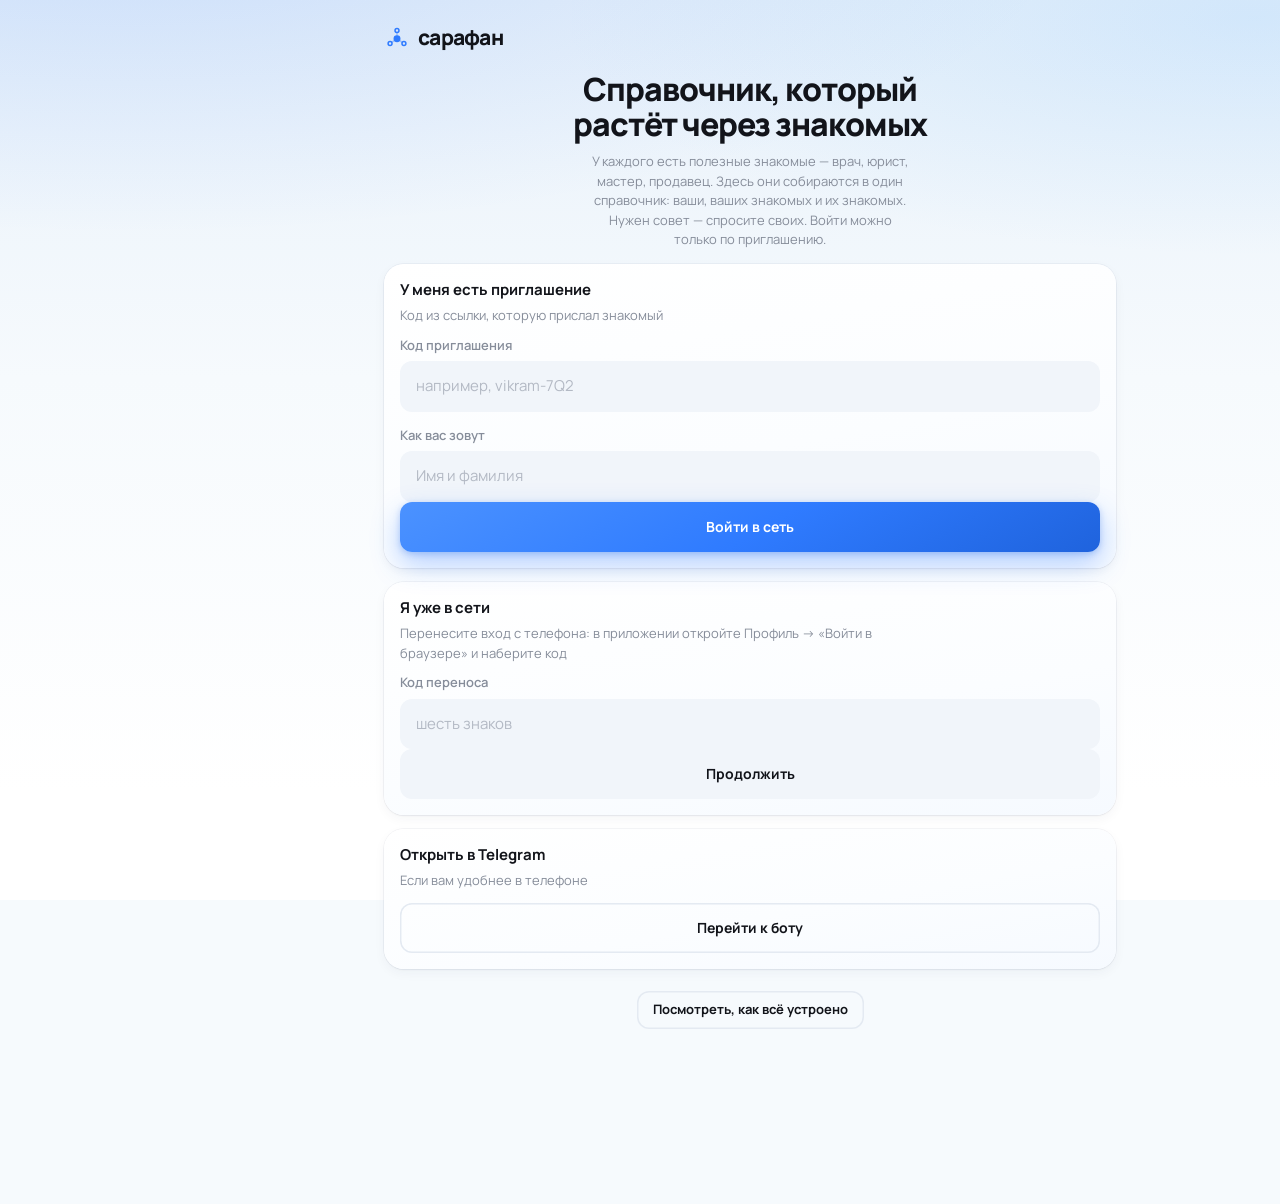
==== index.html @ 074a10df "Версия 202609282307" ====
﻿<!doctype html>
<html lang="ru">
<head>
  <meta charset="utf-8">
  <meta name="viewport" content="width=device-width, initial-scale=1, maximum-scale=1, viewport-fit=cover">
  <title>Сарафан</title>
  <meta name="color-scheme" content="light">
  <meta name="theme-color" content="#ffffff">
  <link rel="preconnect" href="https://fonts.googleapis.com">
  <link rel="preconnect" href="https://fonts.gstatic.com" crossorigin>
  <link href="https://fonts.googleapis.com/css2?family=Manrope:wght@400;500;600;700;800&display=swap" rel="stylesheet">
  <link rel="icon" href="brand/favicon.ico" sizes="any">
  <link rel="icon" type="image/png" sizes="32x32" href="brand/icon-32.png">
  <link rel="icon" type="image/png" sizes="192x192" href="brand/icon-192.png">
  <link rel="apple-touch-icon" sizes="180x180" href="brand/icon-180.png">
  <link rel="manifest" href="manifest.webmanifest">
  <meta property="og:type" content="website">
  <meta property="og:title" content="Сарафан">
  <meta property="og:description" content="Люди, за которых ручаются знакомые. Закрытая сеть рекомендаций.">
  <meta property="og:image" content="https://mexxuz.github.io/sarafan/brand/og.png">
  <meta name="twitter:card" content="summary_large_image">
  <link rel="stylesheet" href="css/app.css?v=202609282307">
  <script src="https://telegram.org/js/telegram-web-app.js"></script>
</head>
<body>
  <div id="app"></div>
  <nav id="nav" class="nav" hidden></nav>
  <div id="actions" class="actions" hidden></div>
  <div id="sheet" class="sheet" hidden></div>
  <div id="toast" class="toast" role="status" aria-live="polite"></div>
  <script src="js/server.js?v=202609282307"></script>
  <script src="js/api.js?v=202609282307"></script>
  <script src="js/data.js?v=202609282307"></script>
  <script src="js/graph.js?v=202609282307"></script>
  <script src="js/cloud.js?v=202609282307"></script>
  <script src="js/app.js?v=202609282307"></script>
</body>
</html>
---- css/app.css ----
﻿/* Сарафан — дизайн-система по слоям.
   Порядок важен: каждый следующий слой опирается на предыдущий.
   1 Основа (значения + сброс) → 2 Атомы → 3 Молекулы → 4 Организмы → 5 Шаблоны */
@import url('tokens.css?v=202609282307');
@import url('atoms.css?v=202609282307');
@import url('molecules.css?v=202609282307');
@import url('organisms.css?v=202609282307');
@import url('templates.css?v=202609282307');
@import url('tour.css?v=202609282307');
@import url('desktop.css?v=202609282307');

/* ——— СЛОЙ 1. ОСНОВА: сброс и холст ——— */
* { box-sizing: border-box; -webkit-tap-highlight-color: transparent; }
html, body { margin: 0; }
/* Страница никогда не шире экрана: вращающиеся кольца знакомых на «Моей сети» при повороте
   вылезали за край, страница уезжала вбок — и нижнее меню вместе с ней (правка 23.09) */
/* «clip», а не «hidden»: hidden у body превращал страницу в отдельную прокручиваемую рамку —
   колёсико упиралось в неё и дальше не шло, страница не листалась (правка 23.09, вечер) */
html, body { overflow-x: clip; }
/* Край страницы не пружинит и не растягивается: на Android страница тянулась, на iPhone отскакивала */
html { overscroll-behavior: none; }
body {
  background: var(--sky-2);
  color: var(--ink);
  font: 400 var(--fs-md)/1.5 var(--t);
  -webkit-font-smoothing: antialiased;
  min-height: 100vh;
}
body::before {
  content: ''; position: fixed; inset: 0; z-index: -1; pointer-events: none;
  background: var(--grad-canvas);
}
button, input, textarea { font: inherit; color: inherit; }
button { cursor: pointer; border: 0; background: none; padding: 0; }
a { color: inherit; text-decoration: none; }
[hidden] { display: none !important; }
::selection { background: var(--blue-soft); }
/* Полоса прокрутки — своя, а не системная: тонкая полупрозрачная полоска без дорожки и стрелок.
   На телефоне её и так почти не видно, на компьютере она не должна торчать серым столбом. */
* { scrollbar-width: thin; scrollbar-color: rgba(30, 50, 90, .18) transparent; }
::-webkit-scrollbar { width: 8px; height: 8px; }
::-webkit-scrollbar-track, ::-webkit-scrollbar-corner { background: transparent; }
::-webkit-scrollbar-button { display: none; width: 0; height: 0; }
::-webkit-scrollbar-thumb { background: rgba(30, 50, 90, .18); border-radius: 8px; border: 2px solid transparent; background-clip: padding-box; }
::-webkit-scrollbar-thumb:hover { background-color: rgba(30, 50, 90, .32); }
:focus-visible { outline: 2px solid var(--blue); outline-offset: 2px; border-radius: var(--r-xs); }
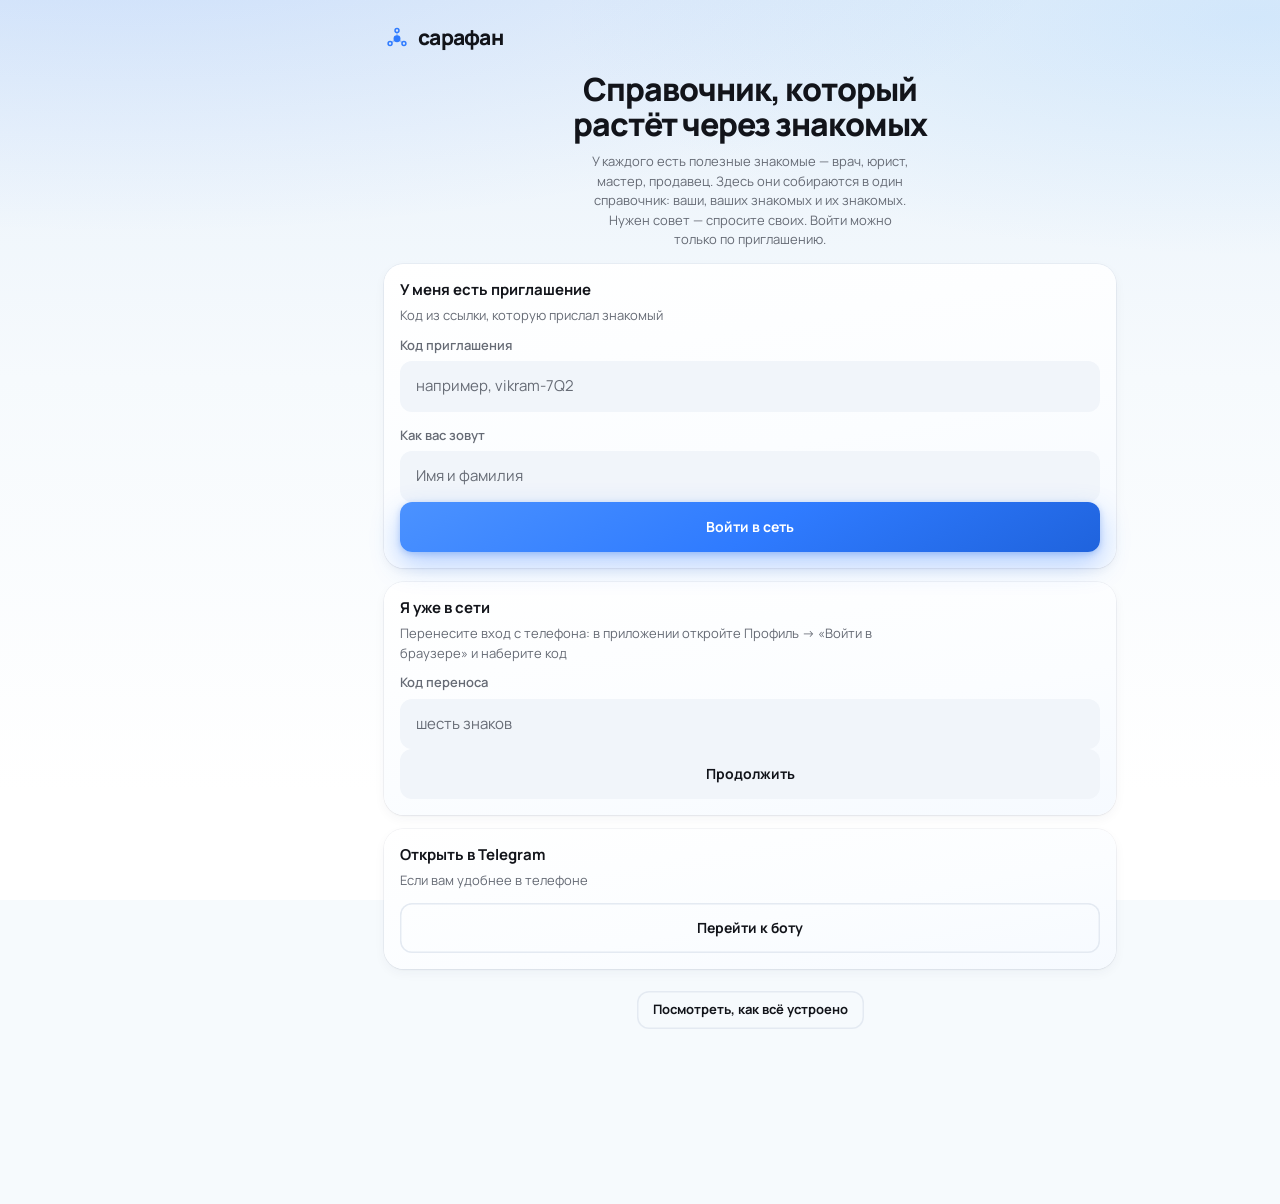
==== commit 5fc6d4ea: "Версия 202609300335" ====
--- a/index.html
+++ b/index.html
@@ -2,7 +2,7 @@
 <html lang="ru">
 <head>
   <meta charset="utf-8">
-  <meta name="viewport" content="width=device-width, initial-scale=1, maximum-scale=1, viewport-fit=cover">
+  <meta name="viewport" content="width=device-width, initial-scale=1, viewport-fit=cover">
   <title>Сарафан</title>
   <meta name="color-scheme" content="light">
   <meta name="theme-color" content="#ffffff">
@@ -19,7 +19,7 @@
   <meta property="og:description" content="Люди, за которых ручаются знакомые. Закрытая сеть рекомендаций.">
   <meta property="og:image" content="https://mexxuz.github.io/sarafan/brand/og.png">
   <meta name="twitter:card" content="summary_large_image">
-  <link rel="stylesheet" href="css/app.css?v=202609282307">
+  <link rel="stylesheet" href="css/app.css?v=202609300335">
   <script src="https://telegram.org/js/telegram-web-app.js"></script>
 </head>
 <body>
@@ -28,11 +28,11 @@
   <div id="actions" class="actions" hidden></div>
   <div id="sheet" class="sheet" hidden></div>
   <div id="toast" class="toast" role="status" aria-live="polite"></div>
-  <script src="js/server.js?v=202609282307"></script>
-  <script src="js/api.js?v=202609282307"></script>
-  <script src="js/data.js?v=202609282307"></script>
-  <script src="js/graph.js?v=202609282307"></script>
-  <script src="js/cloud.js?v=202609282307"></script>
-  <script src="js/app.js?v=202609282307"></script>
+  <script src="js/server.js?v=202609300335"></script>
+  <script src="js/api.js?v=202609300335"></script>
+  <script src="js/data.js?v=202609300335"></script>
+  <script src="js/graph.js?v=202609300335"></script>
+  <script src="js/cloud.js?v=202609300335"></script>
+  <script src="js/app.js?v=202609300335"></script>
 </body>
 </html>
--- a/css/app.css
+++ b/css/app.css
@@ -1,13 +1,13 @@
 ﻿/* Сарафан — дизайн-система по слоям.
    Порядок важен: каждый следующий слой опирается на предыдущий.
    1 Основа (значения + сброс) → 2 Атомы → 3 Молекулы → 4 Организмы → 5 Шаблоны */
-@import url('tokens.css?v=202609282307');
-@import url('atoms.css?v=202609282307');
-@import url('molecules.css?v=202609282307');
-@import url('organisms.css?v=202609282307');
-@import url('templates.css?v=202609282307');
-@import url('tour.css?v=202609282307');
-@import url('desktop.css?v=202609282307');
+@import url('tokens.css?v=202609300335');
+@import url('atoms.css?v=202609300335');
+@import url('molecules.css?v=202609300335');
+@import url('organisms.css?v=202609300335');
+@import url('templates.css?v=202609300335');
+@import url('tour.css?v=202609300335');
+@import url('desktop.css?v=202609300335');
 
 /* ——— СЛОЙ 1. ОСНОВА: сброс и холст ——— */
 * { box-sizing: border-box; -webkit-tap-highlight-color: transparent; }
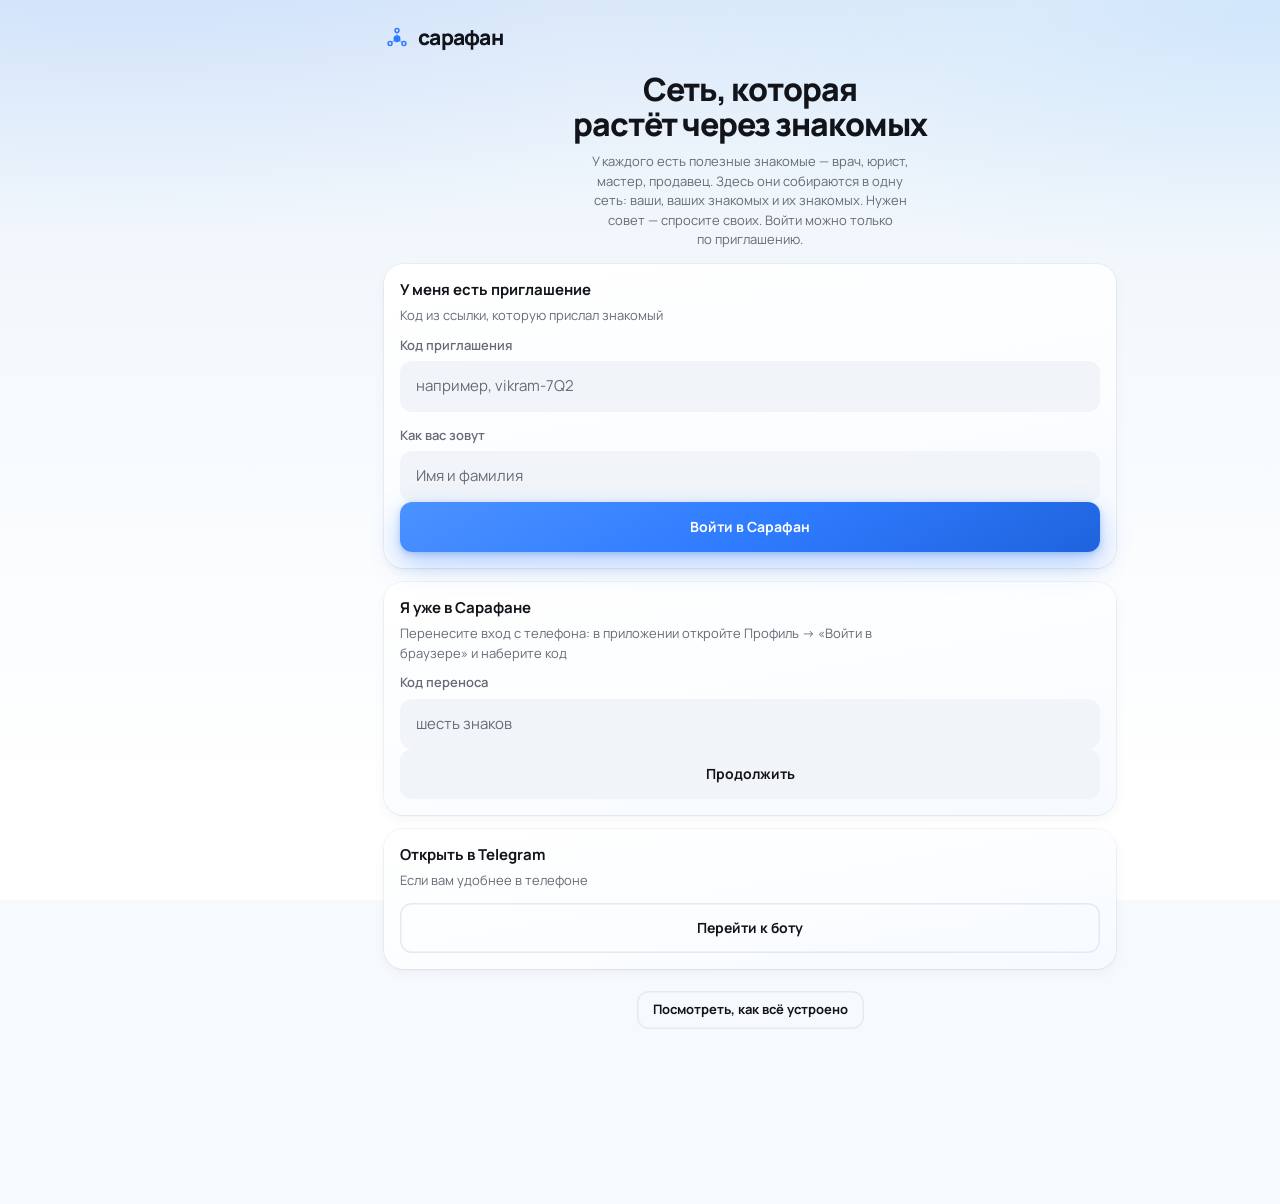
==== commit 50bae0e6: "Версия 202610011434" ====
--- a/index.html
+++ b/index.html
@@ -19,20 +19,20 @@
   <meta property="og:description" content="Люди, за которых ручаются знакомые. Закрытая сеть рекомендаций.">
   <meta property="og:image" content="https://mexxuz.github.io/sarafan/brand/og.png">
   <meta name="twitter:card" content="summary_large_image">
-  <link rel="stylesheet" href="css/app.css?v=202609300335">
+  <link rel="stylesheet" href="css/app.css?v=202610011434">
   <script src="https://telegram.org/js/telegram-web-app.js"></script>
 </head>
 <body>
-  <div id="app"></div>
+  <main id="app"></main>
   <nav id="nav" class="nav" hidden></nav>
   <div id="actions" class="actions" hidden></div>
   <div id="sheet" class="sheet" hidden></div>
   <div id="toast" class="toast" role="status" aria-live="polite"></div>
-  <script src="js/server.js?v=202609300335"></script>
-  <script src="js/api.js?v=202609300335"></script>
-  <script src="js/data.js?v=202609300335"></script>
-  <script src="js/graph.js?v=202609300335"></script>
-  <script src="js/cloud.js?v=202609300335"></script>
-  <script src="js/app.js?v=202609300335"></script>
+  <script src="js/server.js?v=202610011434"></script>
+  <script src="js/api.js?v=202610011434"></script>
+  <script src="js/data.js?v=202610011434"></script>
+  <script src="js/graph.js?v=202610011434"></script>
+  <script src="js/cloud.js?v=202610011434"></script>
+  <script src="js/app.js?v=202610011434"></script>
 </body>
 </html>
--- a/css/app.css
+++ b/css/app.css
@@ -1,13 +1,13 @@
 ﻿/* Сарафан — дизайн-система по слоям.
    Порядок важен: каждый следующий слой опирается на предыдущий.
    1 Основа (значения + сброс) → 2 Атомы → 3 Молекулы → 4 Организмы → 5 Шаблоны */
-@import url('tokens.css?v=202609300335');
-@import url('atoms.css?v=202609300335');
-@import url('molecules.css?v=202609300335');
-@import url('organisms.css?v=202609300335');
-@import url('templates.css?v=202609300335');
-@import url('tour.css?v=202609300335');
-@import url('desktop.css?v=202609300335');
+@import url('tokens.css?v=202610011434');
+@import url('atoms.css?v=202610011434');
+@import url('molecules.css?v=202610011434');
+@import url('organisms.css?v=202610011434');
+@import url('templates.css?v=202610011434');
+@import url('tour.css?v=202610011434');
+@import url('desktop.css?v=202610011434');
 
 /* ——— СЛОЙ 1. ОСНОВА: сброс и холст ——— */
 * { box-sizing: border-box; -webkit-tap-highlight-color: transparent; }
